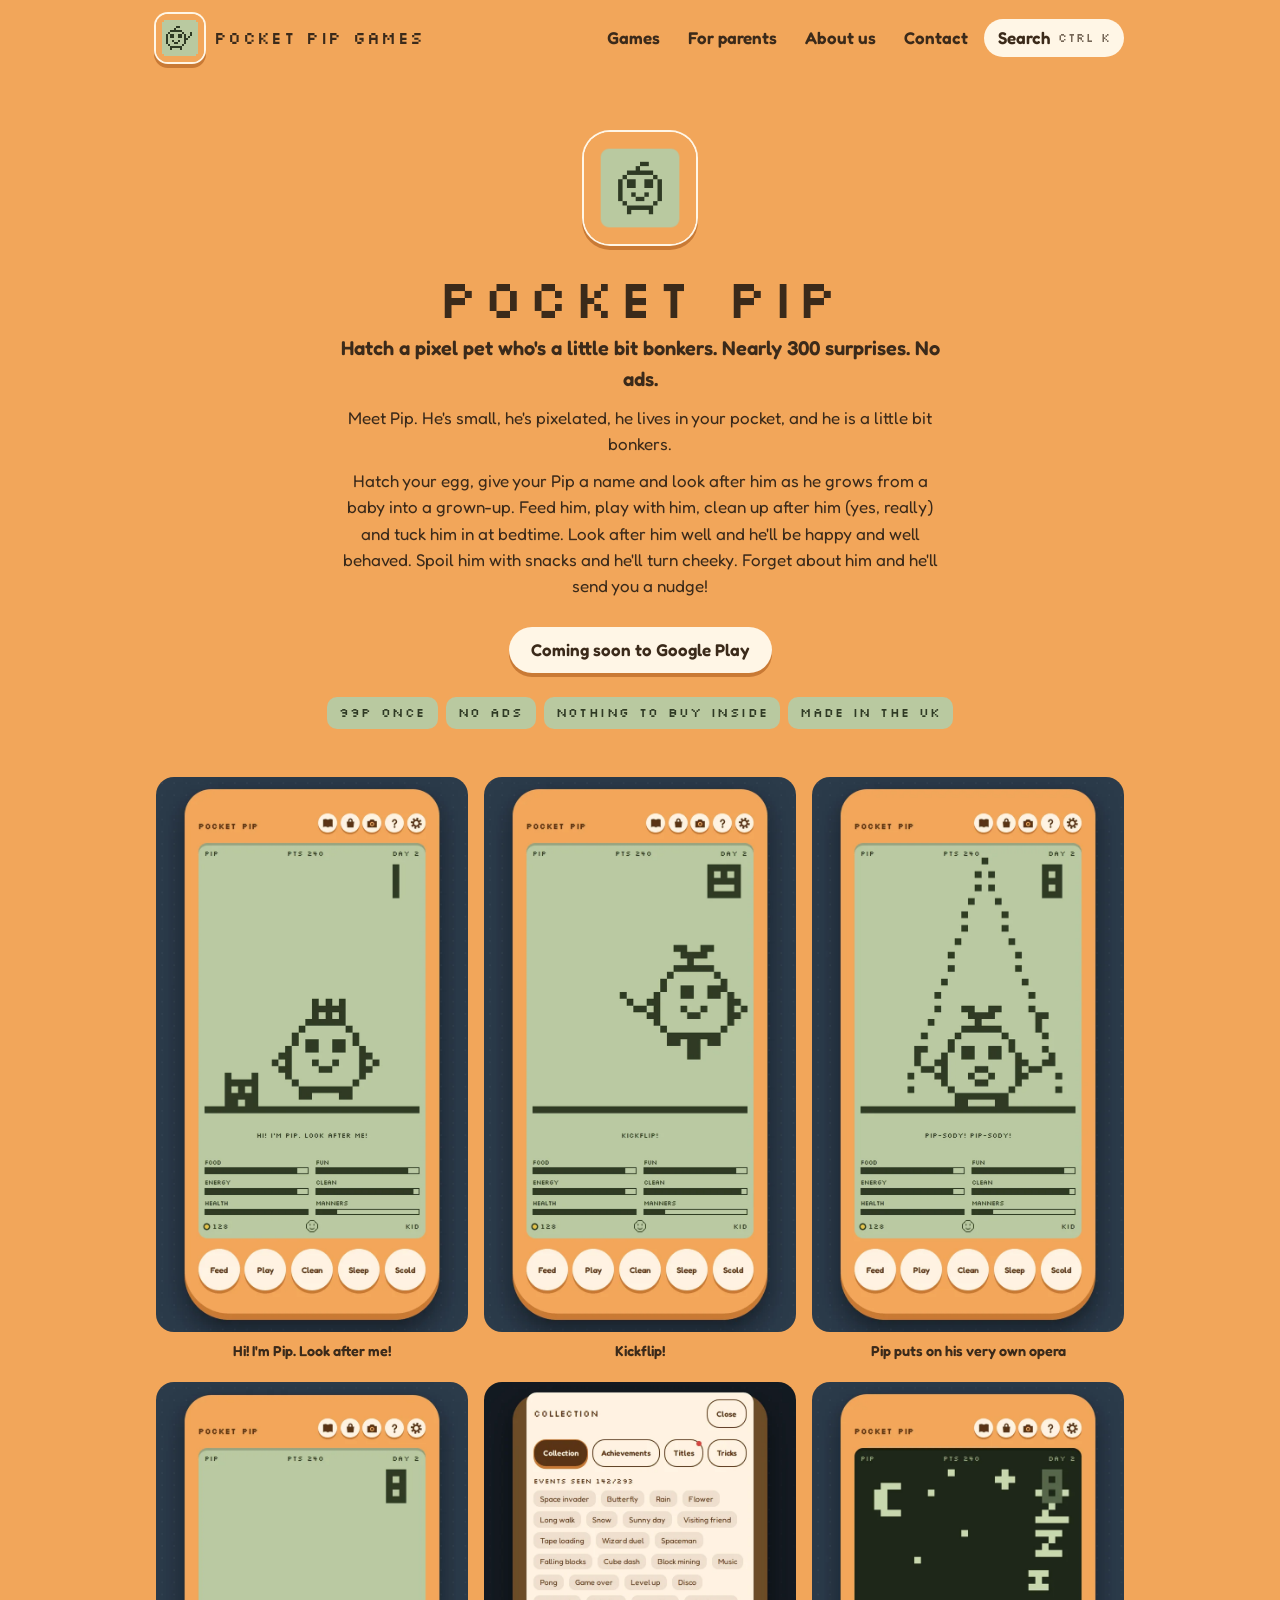
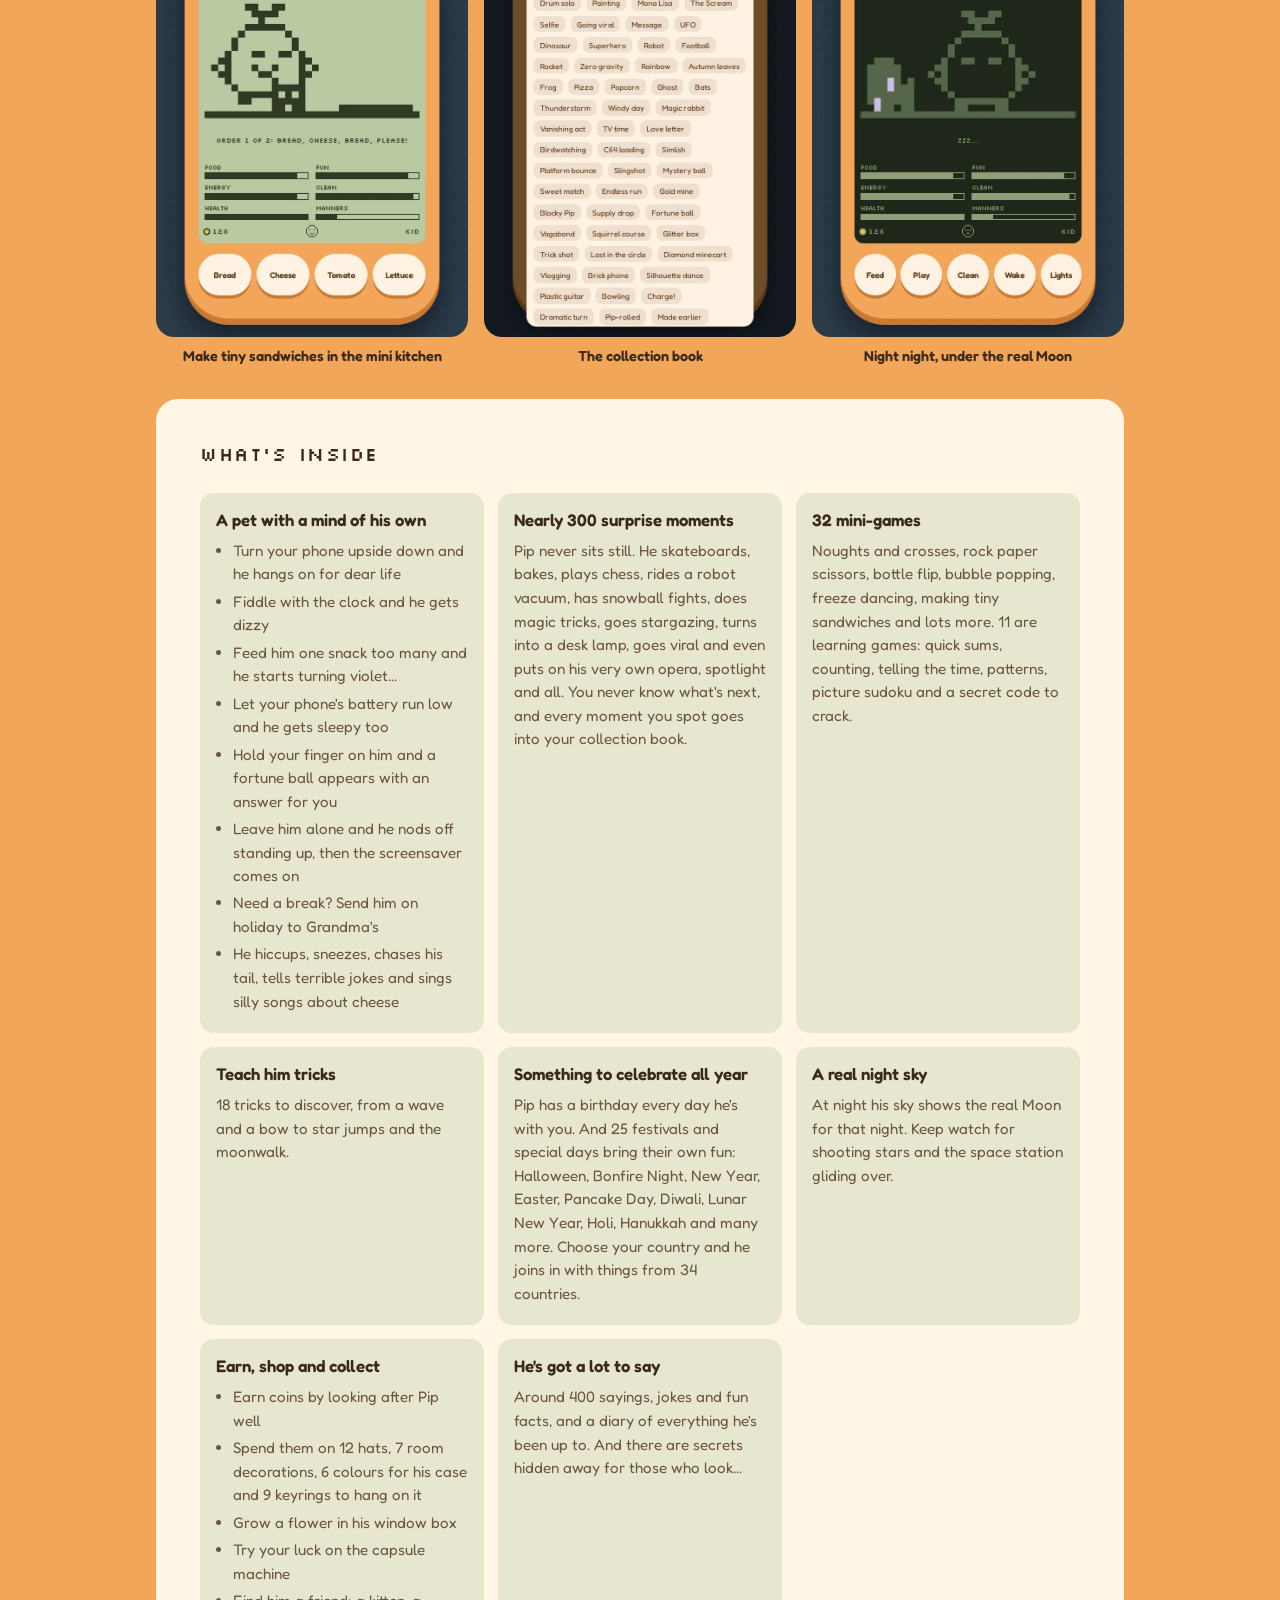
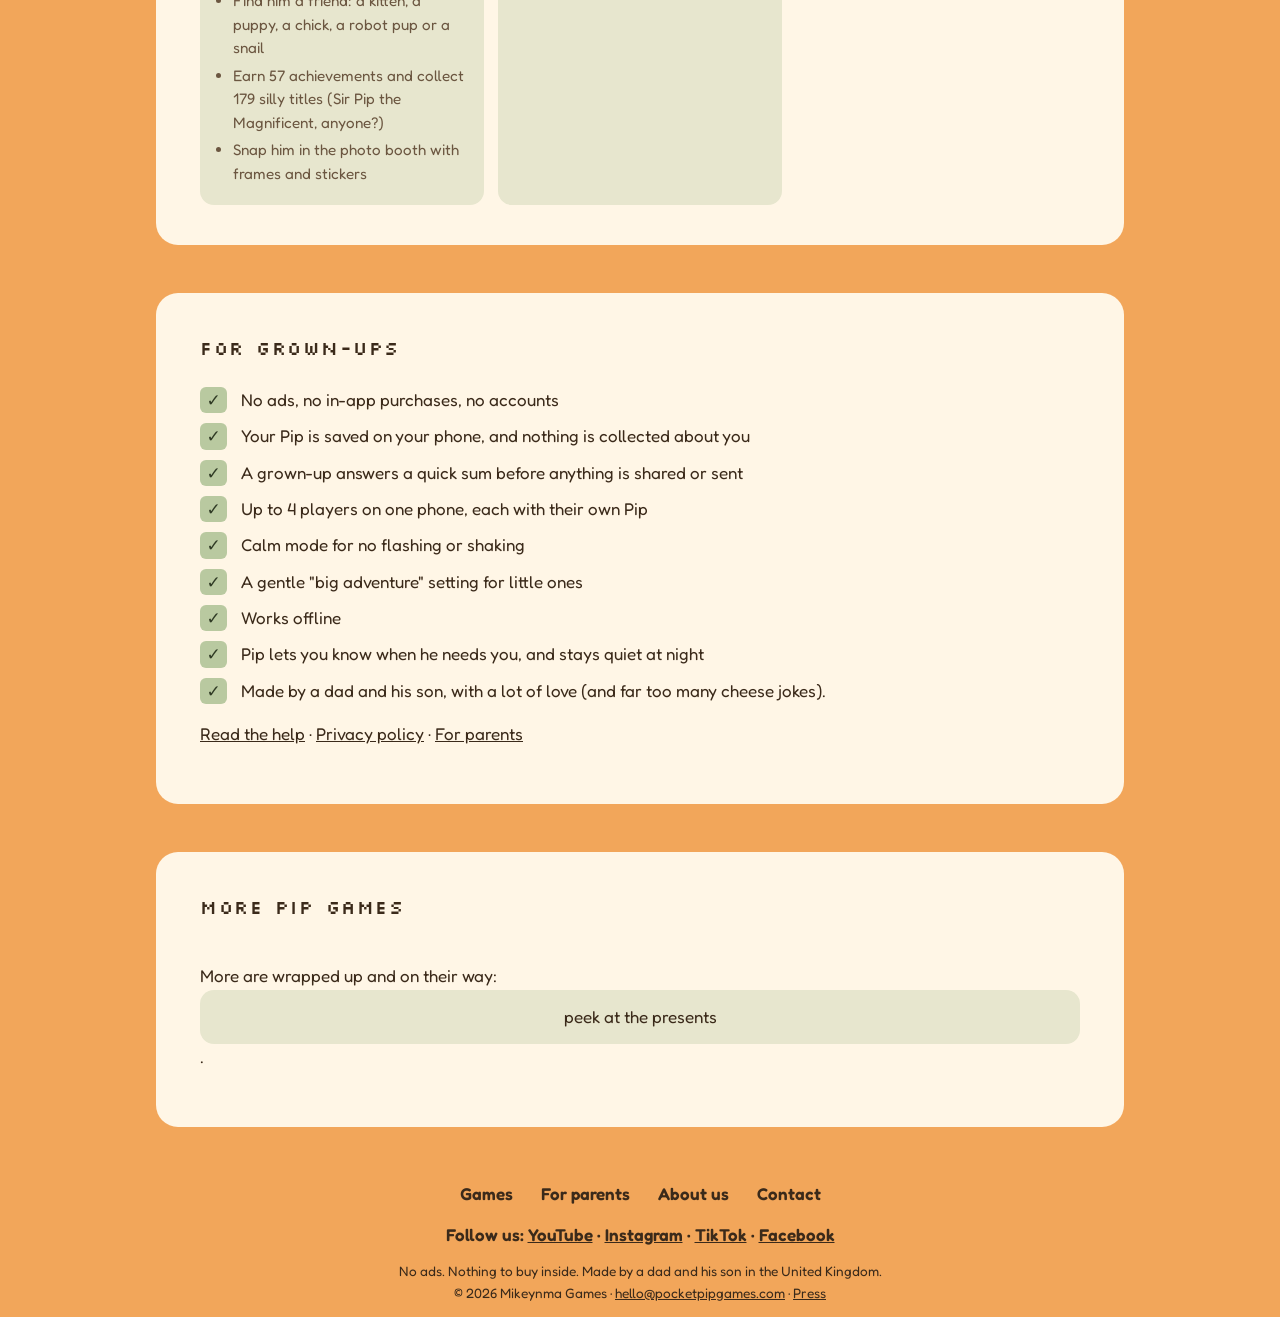
==== pocket-pip/index.html @ 4c6a8823 "Only Pocket Pip has its page for now; every other game is a wrapped present under Coming soon, with " ====
<!doctype html>
<html lang="en-GB">
<head>
<meta charset="utf-8">
<meta name="viewport" content="width=device-width,initial-scale=1">
<title>Pocket Pip: virtual pet game for kids, no ads</title>
<meta name="description" content="Hatch a pixel pet who&#x27;s a little bit bonkers. Nearly 300 surprises. No ads.">
<meta property="og:title" content="Pocket Pip: virtual pet game for kids, no ads">
<meta property="og:description" content="Hatch a pixel pet who&#x27;s a little bit bonkers. Nearly 300 surprises. No ads.">
<meta property="og:type" content="website">
<meta property="og:site_name" content="Pocket Pip Games">
<meta property="og:url" content="https://pocketpipgames.com/pocket-pip/">
<link rel="canonical" href="https://pocketpipgames.com/pocket-pip/">
<meta property="og:image" content="https://pocketpipgames.com/pocket-pip/share.png">
<meta name="twitter:card" content="summary_large_image">

<link rel="icon" href="/favicon.ico" sizes="any">
<link rel="icon" href="/favicon-32.png" type="image/png">
<link rel="apple-touch-icon" href="/apple-touch-icon.png">
<link rel="manifest" href="/site.webmanifest">
<meta name="theme-color" content="#f2a65a">
<link rel="preload" href="/fonts/silkscreen-latin.woff2" as="font" type="font/woff2" crossorigin>
<link rel="preload" href="/fonts/fredoka-latin.woff2" as="font" type="font/woff2" crossorigin>
<link rel="stylesheet" href="/site.css">
<script type="application/ld+json">{"@context": "https://schema.org", "@type": ["VideoGame", "MobileApplication"], "name": "Pocket Pip", "description": "Hatch a pixel pet who's a little bit bonkers. Nearly 300 surprises. No ads.", "url": "https://pocketpipgames.com/pocket-pip/", "image": "https://pocketpipgames.com/pocket-pip/share.png", "genre": "virtual pet game", "gamePlatform": "Android", "operatingSystem": "Android 7.0 or newer", "applicationCategory": "GameApplication", "inLanguage": "en-GB", "isFamilyFriendly": true, "audience": {"@type": "PeopleAudience", "suggestedMinAge": 6}, "author": {"@type": "Organization", "name": "Pocket Pip Games", "url": "https://pocketpipgames.com"}, "screenshot": ["https://pocketpipgames.com/pocket-pip/shots/1-home.webp", "https://pocketpipgames.com/pocket-pip/shots/2-skateboard.webp", "https://pocketpipgames.com/pocket-pip/shots/3-pipsody.webp", "https://pocketpipgames.com/pocket-pip/shots/4-mini-kitchen.webp", "https://pocketpipgames.com/pocket-pip/shots/5-book.webp", "https://pocketpipgames.com/pocket-pip/shots/6-night.webp"]}</script>
</head>
<body>
<header class="top"><div class="wrap">
  <a class="brand px" href="/"><img src="/icon-48.png" width="48" height="48" alt="">Pocket Pip Games</a>
  <nav aria-label="Menu"><a href="/#games">Games</a><a href="/parents.html">For parents</a><a href="/about.html">About us</a><a href="/contact.html">Contact</a><button class="find-btn" type="button" aria-haspopup="dialog">Search <kbd>Ctrl K</kbd></button></nav>
</div></header>
<main class="wrap">
<header class="hero">
  <img class="icon" src="/pocket-pip/icon.png" alt="" width="112" height="112">
  <h1 class="px">Pocket Pip</h1>
  <p class="tag">Hatch a pixel pet who&#x27;s a little bit bonkers. Nearly 300 surprises. No ads.</p>
  <p class="sub">Meet Pip. He&#x27;s small, he&#x27;s pixelated, he lives in your pocket, and he is a little bit bonkers.</p><p class="sub">Hatch your egg, give your Pip a name and look after him as he grows from a baby into a grown-up. Feed him, play with him, clean up after him (yes, really) and tuck him in at bedtime. Look after him well and he&#x27;ll be happy and well behaved. Spoil him with snacks and he&#x27;ll turn cheeky. Forget about him and he&#x27;ll send you a nudge!</p>
  <span class="soon">Coming soon to Google Play</span>
  <ul class="facts px"><li>99p once</li><li>No ads</li><li>Nothing to buy inside</li><li>Made in the UK</li></ul>
</header>
<div class="shots">
<figure><a href="/pocket-pip/shots/1-home.webp"><img src="/pocket-pip/shots/1-home.webp" width="720" height="1280" alt="Hi! I&#x27;m Pip. Look after me!" loading=lazy></a><figcaption>Hi! I&#x27;m Pip. Look after me!</figcaption></figure>
<figure><a href="/pocket-pip/shots/2-skateboard.webp"><img src="/pocket-pip/shots/2-skateboard.webp" width="720" height="1280" alt="Kickflip!" loading=lazy></a><figcaption>Kickflip!</figcaption></figure>
<figure><a href="/pocket-pip/shots/3-pipsody.webp"><img src="/pocket-pip/shots/3-pipsody.webp" width="720" height="1280" alt="Pip puts on his very own opera" loading=lazy></a><figcaption>Pip puts on his very own opera</figcaption></figure>
<figure><a href="/pocket-pip/shots/4-mini-kitchen.webp"><img src="/pocket-pip/shots/4-mini-kitchen.webp" width="720" height="1280" alt="Make tiny sandwiches in the mini kitchen" loading=lazy></a><figcaption>Make tiny sandwiches in the mini kitchen</figcaption></figure>
<figure><a href="/pocket-pip/shots/5-book.webp"><img src="/pocket-pip/shots/5-book.webp" width="720" height="1280" alt="The collection book" loading=lazy></a><figcaption>The collection book</figcaption></figure>
<figure><a href="/pocket-pip/shots/6-night.webp"><img src="/pocket-pip/shots/6-night.webp" width="720" height="1280" alt="Night night, under the real Moon" loading=lazy></a><figcaption>Night night, under the real Moon</figcaption></figure>
</div>
<section>
  <h2 class="px">What's inside</h2>
  <div class="grid">
<div><h3>A pet with a mind of his own</h3><ul><li>Turn your phone upside down and he hangs on for dear life</li><li>Fiddle with the clock and he gets dizzy</li><li>Feed him one snack too many and he starts turning violet...</li><li>Let your phone&#x27;s battery run low and he gets sleepy too</li><li>Hold your finger on him and a fortune ball appears with an answer for you</li><li>Leave him alone and he nods off standing up, then the screensaver comes on</li><li>Need a break? Send him on holiday to Grandma&#x27;s</li><li>He hiccups, sneezes, chases his tail, tells terrible jokes and sings silly songs about cheese</li></ul></div>
<div><h3>Nearly 300 surprise moments</h3><p>Pip never sits still. He skateboards, bakes, plays chess, rides a robot vacuum, has snowball fights, does magic tricks, goes stargazing, turns into a desk lamp, goes viral and even puts on his very own opera, spotlight and all. You never know what&#x27;s next, and every moment you spot goes into your collection book.</p></div>
<div><h3>32 mini-games</h3><p>Noughts and crosses, rock paper scissors, bottle flip, bubble popping, freeze dancing, making tiny sandwiches and lots more. 11 are learning games: quick sums, counting, telling the time, patterns, picture sudoku and a secret code to crack.</p></div>
<div><h3>Teach him tricks</h3><p>18 tricks to discover, from a wave and a bow to star jumps and the moonwalk.</p></div>
<div><h3>Something to celebrate all year</h3><p>Pip has a birthday every day he&#x27;s with you. And 25 festivals and special days bring their own fun: Halloween, Bonfire Night, New Year, Easter, Pancake Day, Diwali, Lunar New Year, Holi, Hanukkah and many more. Choose your country and he joins in with things from 34 countries.</p></div>
<div><h3>A real night sky</h3><p>At night his sky shows the real Moon for that night. Keep watch for shooting stars and the space station gliding over.</p></div>
<div><h3>Earn, shop and collect</h3><ul><li>Earn coins by looking after Pip well</li><li>Spend them on 12 hats, 7 room decorations, 6 colours for his case and 9 keyrings to hang on it</li><li>Grow a flower in his window box</li><li>Try your luck on the capsule machine</li><li>Find him a friend: a kitten, a puppy, a chick, a robot pup or a snail</li><li>Earn 57 achievements and collect 179 silly titles (Sir Pip the Magnificent, anyone?)</li><li>Snap him in the photo booth with frames and stickers</li></ul></div>
<div><h3>He&#x27;s got a lot to say</h3><p>Around 400 sayings, jokes and fun facts, and a diary of everything he&#x27;s been up to. And there are secrets hidden away for those who look...</p></div>
  </div>
</section>
<section>
  <h2 class="px">For grown-ups</h2>
  <ul class="promise"><li>No ads, no in-app purchases, no accounts</li><li>Your Pip is saved on your phone, and nothing is collected about you</li><li>A grown-up answers a quick sum before anything is shared or sent</li><li>Up to 4 players on one phone, each with their own Pip</li><li>Calm mode for no flashing or shaking</li><li>A gentle &quot;big adventure&quot; setting for little ones</li><li>Works offline</li><li>Pip lets you know when he needs you, and stays quiet at night</li><li>Made by a dad and his son, with a lot of love (and far too many cheese jokes).</li></ul>
  <p><a href="/pocket-pip/help.html">Read the help</a> · <a href="/pocket-pip/privacy.html">Privacy policy</a> · <a href="/parents.html">For parents</a></p>
</section>
<section>
  <h2 class="px">More Pip games</h2>
  <div class="games small-cards">
<p>More are wrapped up and on their way: <a href="/#soon">peek at the presents</a>.</p>  </div>
</section>
</main>
<footer class="wrap">
  <nav aria-label="Footer menu"><a href="/#games">Games</a><a href="/parents.html">For parents</a><a href="/about.html">About us</a><a href="/contact.html">Contact</a></nav>
  <p class="follow">Follow us: <a href="https://www.youtube.com/@PocketPipGames" rel="me noopener">YouTube</a> · <a href="https://www.instagram.com/pocketpipgames/" rel="me noopener">Instagram</a> · <a href="https://www.tiktok.com/@pocketpipgames" rel="me noopener">TikTok</a> · <a href="https://www.facebook.com/pocketpipgames" rel="me noopener">Facebook</a></p>
  <p class="small">No ads. Nothing to buy inside. Made by a dad and his son in the United Kingdom.<br>© 2026 Mikeynma Games · <a href="mailto:hello@pocketpipgames.com">hello@pocketpipgames.com</a> · <a href="/press.html">Press</a></p>
</footer>
<dialog class="finder" aria-label="Search the site">
  <input id="find-q" type="search" placeholder="Search games, help and pages" autocomplete="off" role="combobox" aria-expanded="true" aria-controls="find-list" aria-autocomplete="list">
  <ul id="find-list" role="listbox" aria-label="Results"></ul>
  <p class="find-hint">↑ ↓ to choose, Enter to open, Esc to close</p>
</dialog>
<dialog class="zoom" aria-label="Screenshot">
  <button class="x" aria-label="Close">&#x2715;</button>
  <button class="prev" aria-label="Previous screenshot">&#x25C0;</button><button class="next" aria-label="Next screenshot">&#x25B6;</button>
  <img alt=""><p></p>
</dialog>
<script src="/site.js"></script>
</body>
</html>
---- site.css ----
/* pocketpipgames.com: every page made by npm run site (scripts/site.py). The look: Pip's orange case, cream and the LCD green,
   a 70s/80s retro palette (owner chose it over a calmer cream look, 16 October 2026). */
:root{--icon-edge:0 0 0 2px #fff6e6,0 4px 0 2px #c97a35;--pip-line:#2f3a24;--pip-face:#2f3a24;--logo-games:#fff6e6;--logo-bar:#fff6e6;--bg:#f2a65a;--card:#fff6e6;--ink:#3b2a1a;--soft:#6b5640;--lcd:#b9c9a0;--lcd-ink:#2f3a24;--edge:#c97a35;--tile:color-mix(in srgb,var(--lcd) 35%,var(--card));--bar:var(--bg)}
@media (prefers-color-scheme:dark){:root{--icon-edge:0 3px 0 #c97a35;--pip-line:#f6ead8;--logo-games:#f2a65a;--logo-bar:#f2a65a;--bg:#2a2016;--card:#3a2c1e;--ink:#f6ead8;--soft:#d6c3a8;--lcd:#56664a;--lcd-ink:#e6efd6;--edge:#1c150e}}
*{box-sizing:border-box}
html{scroll-padding-top:16px}
body{margin:0;background:var(--bg);color:var(--ink);font:17px/1.55 "Fredoka",system-ui,-apple-system,"Segoe UI",Roboto,sans-serif}
a{color:inherit}
img{max-width:100%}
.wrap{max-width:1000px;margin:0 auto;padding:0 16px}
.px{font-family:"Silkscreen",ui-monospace,monospace;letter-spacing:.08em;font-weight:400}
.small{color:var(--soft);font-size:.85rem}

/* the menu */
.top{background:var(--bar)}
.top .wrap{display:flex;align-items:center;justify-content:space-between;gap:8px 20px;flex-wrap:wrap;padding-top:14px;padding-bottom:14px}
.brand{display:flex;align-items:center;gap:10px;text-decoration:none;font-size:1.05rem}
nav{display:flex;flex-wrap:wrap;gap:4px}
nav a{text-decoration:none;font-weight:600;padding:6px 12px;border-radius:999px}
nav a:hover,nav a:focus-visible,nav a[aria-current]{background:var(--card)}
@media (max-width:620px){.top .wrap{justify-content:center}.top nav{justify-content:center}nav a{padding:6px 10px;font-size:.95rem}}

/* page parts */
.hero{text-align:center;padding:40px 0 36px}
@media (min-width:760px){.hero{padding:56px 0 48px}}
.hero .icon{border-radius:26px}
h1{font-size:clamp(2rem,7vw,3.4rem);margin:.3em 0 .1em;line-height:1.1}
h2{font-size:1.2rem;margin:0 0 16px}
.tag{font-size:1.25rem;font-weight:600;margin:0 auto;max-width:30em}
.sub{color:var(--ink);max-width:36em;margin:.6em auto} /* on the orange page: ink, as --soft is only 3.5:1 there */
.soon{display:inline-block;margin-top:1em;background:var(--card);border-radius:999px;padding:10px 22px;font-weight:600;box-shadow:0 4px 0 var(--edge)}
.button{display:inline-block;background:var(--ink);color:var(--card);text-decoration:none;border-radius:999px;padding:10px 22px;font-weight:600}
.facts{display:flex;flex-wrap:wrap;justify-content:center;gap:8px;list-style:none;padding:0;margin:24px 0 0}
.facts li{background:var(--lcd);color:var(--lcd-ink);border-radius:10px;padding:6px 12px;font-size:.8rem}
section{background:var(--card);border-radius:22px;padding:28px 24px;margin:0 0 28px}
@media (min-width:760px){section{padding:40px 44px;margin-bottom:48px}h2{margin-bottom:24px}}
@media (max-width:700px){section{padding:22px 16px}}
.big{font-size:1.4rem;font-weight:600}
table{border-collapse:collapse;width:100%}
th,td{text-align:left;padding:10px 8px;border-top:1px solid color-mix(in srgb,var(--ink) 18%,transparent)}
.promise{list-style:none;padding:0;margin:0 0 16px;display:grid;gap:10px}
.promise li{padding-left:2.4em;text-indent:-2.4em}
.promise li::before{content:"\2713";display:inline-block;text-indent:0;width:1.6em;font-weight:600;color:var(--lcd-ink);background:var(--lcd);border-radius:6px;text-align:center;margin-right:.8em}

/* screenshots: tap one to see it bigger */
.shots{display:grid;grid-template-columns:repeat(3,1fr);gap:20px 16px;margin:0 0 32px}
.shots figure{margin:0}
.shots a{display:block;cursor:zoom-in;border-radius:18px}
.shots a:focus-visible{outline:3px solid var(--ink);outline-offset:3px}
.shots img{width:100%;height:auto;border-radius:18px;display:block}
.shots figcaption{text-align:center;font-size:.9rem;font-weight:600;margin-top:8px}
@media (max-width:700px){.shots{grid-template-columns:none;grid-auto-flow:column;grid-auto-columns:62%;overflow-x:auto;scroll-snap-type:x mandatory;padding-bottom:8px}.shots figure{scroll-snap-align:center}}

/* a game's page */
.grid{display:grid;grid-template-columns:repeat(auto-fit,minmax(260px,1fr));gap:14px}
.grid div{background:var(--tile);border-radius:14px;padding:14px 16px}
.grid h3{margin:0 0 6px;font-size:1.05rem}
.grid p,.grid ul{margin:0 0 .4em;color:var(--soft);font-size:.95rem}
.grid ul{padding-left:1.1em}
.grid li{margin:.25em 0}

/* the games */
.games{display:grid;grid-template-columns:repeat(auto-fit,minmax(280px,1fr));gap:16px}
.lead{color:var(--soft);max-width:44em;margin:-.4em 0 1.4em}
.game{display:flex;gap:14px;align-items:flex-start;text-decoration:none;background:var(--tile);border-radius:16px;padding:14px}
a.game:hover,a.game:focus-visible{background:var(--lcd);color:var(--lcd-ink)}
.game img{border-radius:16px;flex:none}
.game b{display:block;font-size:1.1rem}
.game span{display:block;font-size:.93rem;opacity:.85}
.game i{display:inline-block;font-style:normal;font-size:.7rem;margin-top:6px}
.mystery{border:3px dashed color-mix(in srgb,var(--ink) 30%,transparent);background:none}
.mystery .q{flex:none;display:grid;place-items:center;width:72px;height:72px;border-radius:16px;background:var(--tile);font-size:2.2rem}
.small-cards{grid-template-columns:repeat(auto-fit,minmax(136px,1fr));gap:12px}
.small-cards a{display:flex;flex-direction:column;align-items:center;gap:8px;text-decoration:none;text-align:center;background:var(--tile);border-radius:14px;padding:14px 10px}
.small-cards a:hover,.small-cards a:focus-visible{background:var(--lcd);color:var(--lcd-ink)}
.small-cards img{border-radius:12px}

/* the homepage */
.date{font-size:.75rem;opacity:.7;margin-left:.5em}
@media (max-width:620px){.date{display:block;margin:.4em 0 0}}
.featured{display:grid;grid-template-columns:1fr 1.6fr;gap:24px;align-items:center}
.featured .shots{margin:0}
.feat-text .icon{border-radius:22px}
.feat-text h3{font-size:1.6rem;margin:.3em 0 .2em}
.feat-text p{color:var(--soft)}
.feat-text .tag{color:var(--ink);font-size:1.1rem;margin:0 0 .5em}
@media (max-width:760px){.featured{grid-template-columns:none}}
.pip-says{display:flex;gap:18px;align-items:center;background:var(--lcd);color:var(--lcd-ink)}
.pip-says img{border-radius:12px;image-rendering:pixelated;flex:none}
.pip-says b{font-size:.9rem}
.pip-says p{margin:.2em 0 0;font-size:1.15rem;font-weight:600}

footer{text-align:center;padding:12px 16px 40px}
footer nav{justify-content:center;margin-bottom:8px}
footer .small{color:var(--ink)}

/* the bigger screenshot */
dialog.zoom{border:0;padding:0;background:none;max-width:none;max-height:none;overflow:visible;color:#fff}
dialog.zoom::backdrop{background:rgb(0 0 0 / .85)}
dialog.zoom img{display:block;height:min(84vh,1280px);width:auto;max-width:90vw;object-fit:contain;border-radius:22px;touch-action:pan-y}
dialog.zoom p{text-align:center;margin:10px 0 0;font-weight:600}
dialog.zoom button{position:fixed;width:48px;height:48px;border-radius:50%;border:0;background:var(--card);color:var(--ink);font-size:1.3rem;font-weight:600;line-height:1;cursor:pointer}
dialog.zoom .x{top:12px;right:12px}
dialog.zoom .prev{left:12px;top:calc(50% - 24px)}
dialog.zoom .next{right:12px;top:calc(50% - 24px)}
@media (max-width:620px){dialog.zoom .prev,dialog.zoom .next{top:auto;bottom:14px}dialog.zoom img{height:min(76vh,1280px)}}
.featured[hidden]{display:none}

/* the homepage strip: Pip recorded from the real game (strip.png: --n frames of --w x 40 game pixels, one above the other; the game's
   own 32-wide screen is the middle, with room each side for the kitten to walk in), played by CSS. --s is a whole number of screen
   pixels per game pixel, so he stays sharp: bigger steps on bigger screens. Only the far edges fade, where Pip never goes. */
.strip{--s:4;--screen:#b9c9a0;position:relative;margin:0 0 28px;height:calc(40px*var(--s) + 3.2rem);background:var(--screen);border-radius:22px;overflow:hidden;box-shadow:inset 0 0 0 6px color-mix(in srgb,var(--screen) 70%,#2f3a24)}
@media (min-width:480px){.strip{--s:5}}
@media (min-width:760px){.strip{margin-bottom:48px}}
@media (prefers-color-scheme:dark){.strip{--screen:#9cad87}}
.strip .ground{position:absolute;left:0;right:0;top:calc(37px*var(--s));height:calc(1px*var(--s));background:#2f3a24}
.pip-anim{position:absolute;left:calc(50% - var(--w)*var(--s)*.5px);top:0;width:calc(var(--w)*var(--s)*1px);height:calc(40px*var(--s));background:var(--src) 0 0/100% calc(40px*var(--s)*var(--n)) no-repeat;image-rendering:pixelated;-webkit-mask:linear-gradient(90deg,transparent,#000 calc(8px*var(--s)) calc(100% - 8px*var(--s)),transparent);mask:linear-gradient(90deg,transparent,#000 calc(8px*var(--s)) calc(100% - 8px*var(--s)),transparent);animation:pip-play calc(var(--ms)*var(--n)) steps(var(--n)) infinite}
@keyframes pip-play{to{background-position-y:calc(-40px*var(--s)*var(--n))}}
.strip .says{position:absolute;left:0;right:0;top:calc(40px*var(--s));margin:0;height:3.2rem;display:grid;place-items:center;color:#2f3a24;font-size:.85rem;text-transform:uppercase}
@media (prefers-reduced-motion:reduce){.pip-anim{animation:none}}

/* the logo: P(Pip)CKET PIP / GAMES. Pip stands still (the strip below is the busy one); now and then he hops, waves (stepping aside so his arm clears the C)
   or somersaults, once each in a 24-second loop. Every keyframe lists the same transforms, so the somersault turns all the way. */
.sr-only{position:absolute;width:1px;height:1px;overflow:hidden;clip-path:inset(50%);white-space:nowrap}
.logo{margin:.15em 0 .5em;display:flex;flex-direction:column;align-items:center;gap:.22em;font-size:clamp(34px,7vw,72px);line-height:1}
.logo .word{display:flex;align-items:flex-end;line-height:.8;letter-spacing:.077em;white-space:nowrap}
.logo .games{display:flex;align-items:center;gap:.55em;font-size:.385em;letter-spacing:.55em;padding-left:.55em;color:var(--logo-games)}
.logo .games i{width:3.75em;height:.25em;background:var(--logo-bar)}
@media (max-width:480px){.logo .games i{width:2em}}
.pip-o{width:.846em;height:1.02em;margin:0 .115em 0 .04em;overflow:visible;transform-origin:50% 58%;animation:pip-all 24s ease-in-out infinite}
.pip-o .ps{fill:#b9c9a0}.pip-o .pl{fill:var(--pip-line)}.pip-o .pf{fill:var(--pip-face)}
.pip-o .arm{opacity:0}
.pip-o .arm-a{animation:arm-a 24s step-end infinite}
.pip-o .arm-b{animation:arm-b 24s step-end infinite}
@keyframes pip-all{0%,20%{transform:translateX(0) translateY(0) rotate(0deg) scaleY(1)}21.2%{transform:translateX(0) translateY(6%) rotate(0deg) scaleY(.88)}23%{transform:translateX(0) translateY(-38%) rotate(0deg) scaleY(1)}24.6%{transform:translateX(0) translateY(0) rotate(0deg) scaleY(1)}25.4%{transform:translateX(0) translateY(4%) rotate(0deg) scaleY(.92)}26.6%,49%{transform:translateX(0) translateY(0) rotate(0deg) scaleY(1)}49.8%,58.4%{transform:translateX(-15%) translateY(0) rotate(0deg) scaleY(1)}59.2%,80%{transform:translateX(0) translateY(0) rotate(0deg) scaleY(1)}81.2%{transform:translateX(0) translateY(6%) rotate(0deg) scaleY(.88)}82.5%{transform:translateX(0) translateY(-36%) rotate(-120deg) scaleY(1)}83.8%{transform:translateX(0) translateY(-30%) rotate(-240deg) scaleY(1)}85%{transform:translateX(0) translateY(0) rotate(-360deg) scaleY(1)}86%{transform:translateX(0) translateY(4%) rotate(-360deg) scaleY(.92)}87%,100%{transform:translateX(0) translateY(0) rotate(-360deg) scaleY(1)}}
@keyframes arm-a{0%{opacity:0}50%{opacity:1}51.04%{opacity:0}52.08%{opacity:1}53.12%{opacity:0}54.17%{opacity:1}55.21%{opacity:0}56.25%{opacity:1}57.29%,100%{opacity:0}}
@keyframes arm-b{0%{opacity:0}51.04%{opacity:1}52.08%{opacity:0}53.12%{opacity:1}54.17%{opacity:0}55.21%{opacity:1}56.25%{opacity:0}57.29%{opacity:1}58.33%,100%{opacity:0}}
@media (prefers-reduced-motion:reduce){.pip-o,.pip-o .arm{animation:none}}
.brand img{image-rendering:pixelated;border-radius:12px;box-shadow:var(--icon-edge)} /* --icon-edge: on the orange page a cream ring plus the case's underside; elsewhere just the underside */

/* help and privacy pages: a game's own words in the site's look */
.page-head{padding:36px 0 28px}
.page-head h1{font-size:clamp(1.5rem,4.5vw,2.4rem);margin:0;line-height:1.15}
.page-head .sub{margin:.5em 0 0;max-width:40em}
.help{display:grid;grid-template-columns:270px minmax(0,1fr);gap:32px;align-items:start;margin-bottom:48px}
.help.single{display:block}
.help nav{position:sticky;top:16px;display:flex;flex-direction:column;gap:2px;background:var(--card);border-radius:22px;padding:14px}
.help nav .label{font-family:"Silkscreen",monospace;letter-spacing:.08em;font-size:.75rem;padding:6px 12px 10px;color:var(--soft)}
.help nav a{display:flex;align-items:center;gap:10px;padding:9px 12px;border-radius:12px;font-weight:600;text-decoration:none}
.help nav a b{margin-left:auto;font-size:.8rem}
.help nav a:hover,.help nav a[aria-current]{background:var(--tile)}
.help nav a.dim{opacity:.45}
.help .i{width:18px;height:18px;flex:none}
@media (max-width:760px){.help{grid-template-columns:minmax(0,1fr);gap:16px}.help nav{top:0;z-index:2;flex-direction:row;flex-wrap:nowrap;overflow-x:auto;padding:8px;border-radius:16px}.help nav .label{display:none}.help nav a{white-space:nowrap}}
.search{display:flex;align-items:center;gap:12px;background:var(--card);border-radius:999px;padding:13px 20px;color:var(--soft)}
.search:focus-within{box-shadow:0 0 0 3px var(--ink)}
.search input{flex:1;min-width:0;border:0;background:none;font:inherit;color:var(--ink);outline:none}
.help .meta{display:flex;justify-content:space-between;align-items:center;gap:12px;margin:14px 6px 22px;font-size:.92rem}
.help .badge{background:var(--lcd);color:var(--lcd-ink);border-radius:10px;padding:5px 11px;font-family:"Silkscreen",monospace;letter-spacing:.06em;font-size:.7rem}
.help section{background:none;padding:0;border:0;box-shadow:none;margin:0 0 32px}
.help h2{display:flex;align-items:center;gap:10px;font-family:"Silkscreen",monospace;font-weight:400;letter-spacing:.08em;font-size:1rem;margin:0 0 12px 6px}
.help .card{background:var(--card);border-radius:22px;overflow:hidden}
.help details+details{border-top:1px solid color-mix(in srgb,var(--ink) 12%,transparent)}
.help summary{list-style:none;cursor:pointer;padding:17px 24px;font-weight:600;display:flex;justify-content:space-between;align-items:center;gap:16px}
.help summary::-webkit-details-marker{display:none}
.help summary::after{content:"+";font-family:"Silkscreen",monospace;font-size:1.2rem;line-height:1;flex:none}
.help details[open] summary::after{content:"-"}
.help summary:hover{background:var(--tile)}
.help summary:focus-visible{outline:3px solid var(--ink);outline-offset:-3px}
.help details>:not(summary){margin:0;padding:0 24px 14px;color:var(--soft)}
.help details>ul{padding-left:44px}
.help details li{margin:.3em 0}
.help .empty{padding:20px 24px}
.help .more{margin:20px 6px}
.doc{margin-bottom:48px}
.doc h2{font-family:"Silkscreen",monospace;font-weight:400;letter-spacing:.08em;font-size:1rem;margin:2em 0 .6em}
.doc .lede{background:var(--lcd);color:var(--lcd-ink);padding:14px 18px;border-radius:14px;max-width:none}
.doc .small{color:var(--soft)}
.doc table{font-size:.95rem}
@media (max-width:620px){.doc table{display:block;overflow-x:auto}}

/* the site's own font files (the games bundle the same ones): nothing is fetched from Google */
@font-face{font-family:"Silkscreen";font-weight:400;font-display:swap;src:url(/fonts/silkscreen-latin.woff2) format("woff2");unicode-range:U+0000-00FF,U+0131,U+0152-0153,U+02BB-02BC,U+02C6,U+02DA,U+02DC,U+0304,U+0308,U+0329,U+2000-206F,U+20AC,U+2122,U+2191,U+2193,U+2212,U+2215,U+FEFF,U+FFFD}
@font-face{font-family:"Silkscreen";font-weight:400;font-display:swap;src:url(/fonts/silkscreen-latin-ext.woff2) format("woff2");unicode-range:U+0100-02BA,U+02BD-02C5,U+02C7-02CC,U+02CE-02D7,U+02DD-02FF,U+1D00-1DBF,U+1E00-1E9F,U+1EF2-1EFF,U+2020,U+20A0-20AB,U+20AD-20C4,U+2113,U+2C60-2C7F,U+A720-A7FF}
@font-face{font-family:"Fredoka";font-weight:400 600;font-display:swap;src:url(/fonts/fredoka-latin.woff2) format("woff2");unicode-range:U+0000-00FF,U+0131,U+0152-0153,U+02BB-02BC,U+02C6,U+02DA,U+02DC,U+0304,U+0308,U+0329,U+2000-206F,U+20AC,U+2122,U+2191,U+2193,U+2212,U+2215,U+FEFF,U+FFFD}
@font-face{font-family:"Fredoka";font-weight:400 600;font-display:swap;src:url(/fonts/fredoka-latin-ext.woff2) format("woff2");unicode-range:U+0100-02BA,U+02BD-02C5,U+02C7-02CC,U+02CE-02D7,U+02DD-02FF,U+1D00-1DBF,U+1E00-1E9F,U+1EF2-1EFF,U+2020,U+20A0-20AB,U+20AD-20C4,U+2113,U+2C60-2C7F,U+A720-A7FF}

/* Google Play badge, press logos, the 404 */
.play img{display:block;height:auto;margin:1em auto 0}
.game .play img{margin:6px 0 0}
.press-logos{display:flex;flex-wrap:wrap;gap:16px;align-items:center;margin-bottom:12px}
.press-logos a{display:block;background:var(--card);border:1px solid color-mix(in srgb,var(--ink) 15%,transparent);border-radius:16px;padding:20px}
.press-logos a.dark{background:#2a2016}
.press-logos img{display:block;max-width:100%;height:auto}
.help-main{min-width:0}

/* the secret: type "pip" on the homepage, or tap the logo Pip five times quickly, and he does a little celebration */
.pip-o.party{animation:pip-party 2.4s ease-in-out}
.pip-o.party .arm-a{animation:none;opacity:1}
@keyframes pip-party{0%{transform:translateX(0) translateY(0) rotate(0deg) scaleY(1)}15%{transform:translateX(0) translateY(-40%) rotate(-360deg) scaleY(1)}30%{transform:translateX(0) translateY(0) rotate(-360deg) scaleY(.9)}45%{transform:translateX(0) translateY(-40%) rotate(0deg) scaleY(1)}60%{transform:translateX(0) translateY(0) rotate(0deg) scaleY(.9)}75%{transform:translateX(0) translateY(-40%) rotate(-360deg) scaleY(1)}90%,100%{transform:translateX(0) translateY(0) rotate(-360deg) scaleY(1)}}

/* the games' icons keep an edge too: the same cream ring and underside as the menu icon (only the underside in dark mode) */
.hero .icon,.feat-text .icon,.game img,.small-cards img{box-shadow:var(--icon-edge)}

/* Ctrl+K search: a button in the menu bar and a dialog of results (pages and every help question) */
.find-btn{font:inherit;font-weight:600;color:inherit;background:var(--card);border:0;border-radius:999px;padding:6px 14px;cursor:pointer;display:inline-flex;align-items:center;gap:8px}
.find-btn kbd{font:.72rem/1 "Silkscreen",monospace;letter-spacing:.04em;opacity:.7}
@media (max-width:620px){.find-btn kbd{display:none}}
.find-btn:focus-visible,nav a:focus-visible,.button:focus-visible,a:focus-visible{outline:3px solid var(--ink);outline-offset:2px}
dialog.finder{width:min(640px,calc(100vw - 32px));margin:10vh auto auto;padding:14px;border:0;border-radius:22px;background:var(--card);color:var(--ink);box-shadow:0 20px 60px rgb(0 0 0 / .35)}
dialog.finder::backdrop{background:rgb(0 0 0 / .5)}
#find-q{width:100%;box-sizing:border-box;font:inherit;font-size:1.1rem;padding:12px 16px;border-radius:14px;border:2px solid color-mix(in srgb,var(--ink) 25%,transparent);background:var(--page,transparent);color:var(--ink);outline:none}
#find-q:focus{border-color:var(--ink)}
#find-list{list-style:none;margin:10px 0 0;padding:0;max-height:55vh;overflow:auto}
#find-list [role=option]{display:flex;align-items:center;gap:12px;padding:8px 14px;border-radius:12px;cursor:pointer}
#find-list [role=option] b{flex:1;min-width:0}
.fi{width:34px;height:34px;flex:none;border-radius:9px;background:var(--lcd);color:var(--lcd-ink);display:grid;place-items:center;overflow:hidden}
.fi img{width:34px;height:34px;image-rendering:pixelated}
.fi svg{width:15px;height:21px;fill:currentColor}
#find-list [role=option]>span:last-child{font-size:.85rem;color:var(--soft);white-space:nowrap}
#find-list [aria-selected="true"],#find-list [role=option]:hover{background:var(--tile)}
#find-list .none{padding:12px 14px;color:var(--soft)}
.find-hint{margin:8px 4px 0;font-size:.8rem;color:var(--soft)}
@media (max-width:620px){.find-hint{display:none}}
footer .follow{margin:.2em 0 .6em;font-weight:600}
/* games not on the site yet: wrapped presents that open with a clue (scripts/site.py presents()) */
.present{display:block;background:var(--tile);border-radius:16px;padding:14px}
.present summary{display:flex;gap:14px;align-items:center;cursor:pointer;list-style:none}
.present summary::-webkit-details-marker{display:none}
.present .box .wrap{fill:var(--c)}.present .box .ribbon{fill:#ffd23a}.present .box .line{fill:var(--ink)}
.present .box{flex:none;transition:transform .2s}
.present summary:hover .box,.present summary:focus-visible .box{animation:shake .5s}
.present[open] .box{transform:translateY(-6px) rotate(-8deg)}
.present[open] .tap{display:none}
.present .clue{margin:10px 0 0;font-size:.9rem;line-height:1.5}
@keyframes shake{0%,100%{transform:rotate(0)}25%{transform:rotate(-8deg)}75%{transform:rotate(8deg)}}
@media (prefers-reduced-motion:reduce){.present summary:hover .box,.present summary:focus-visible .box{animation:none}}
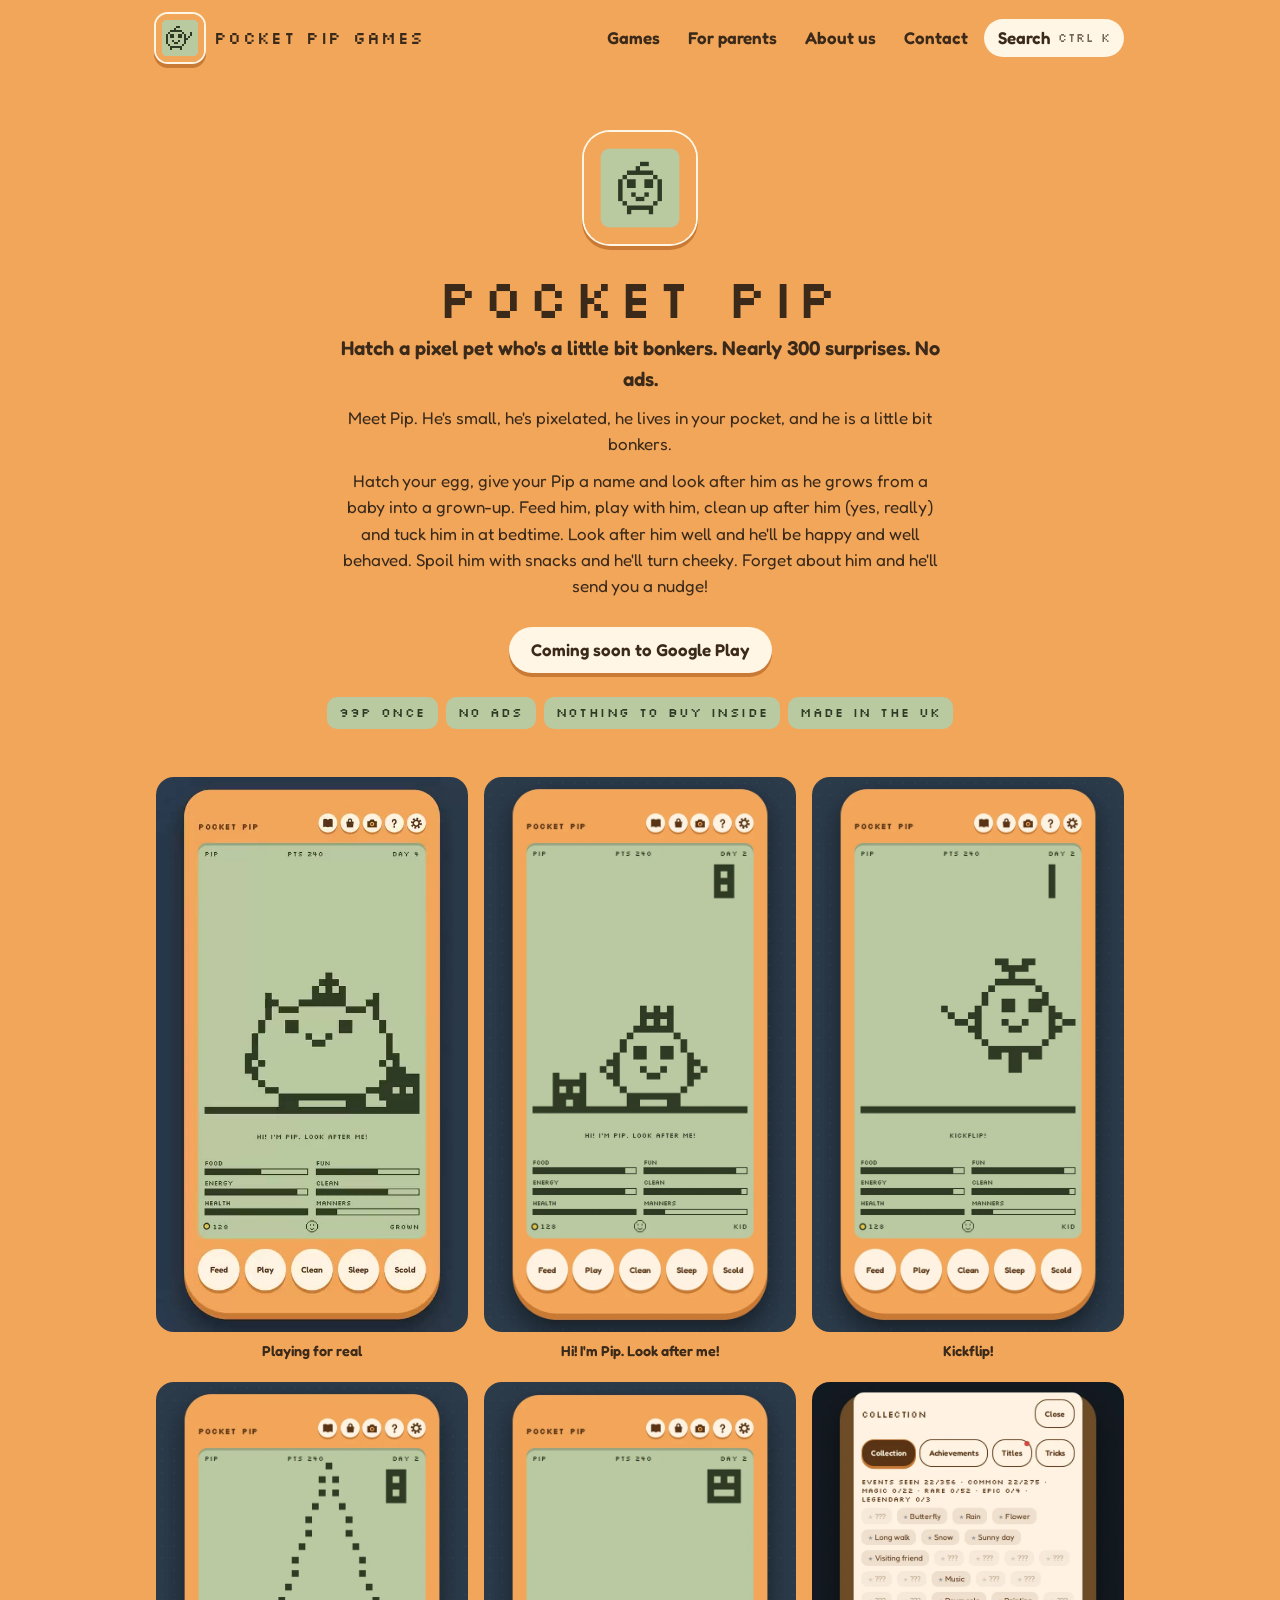
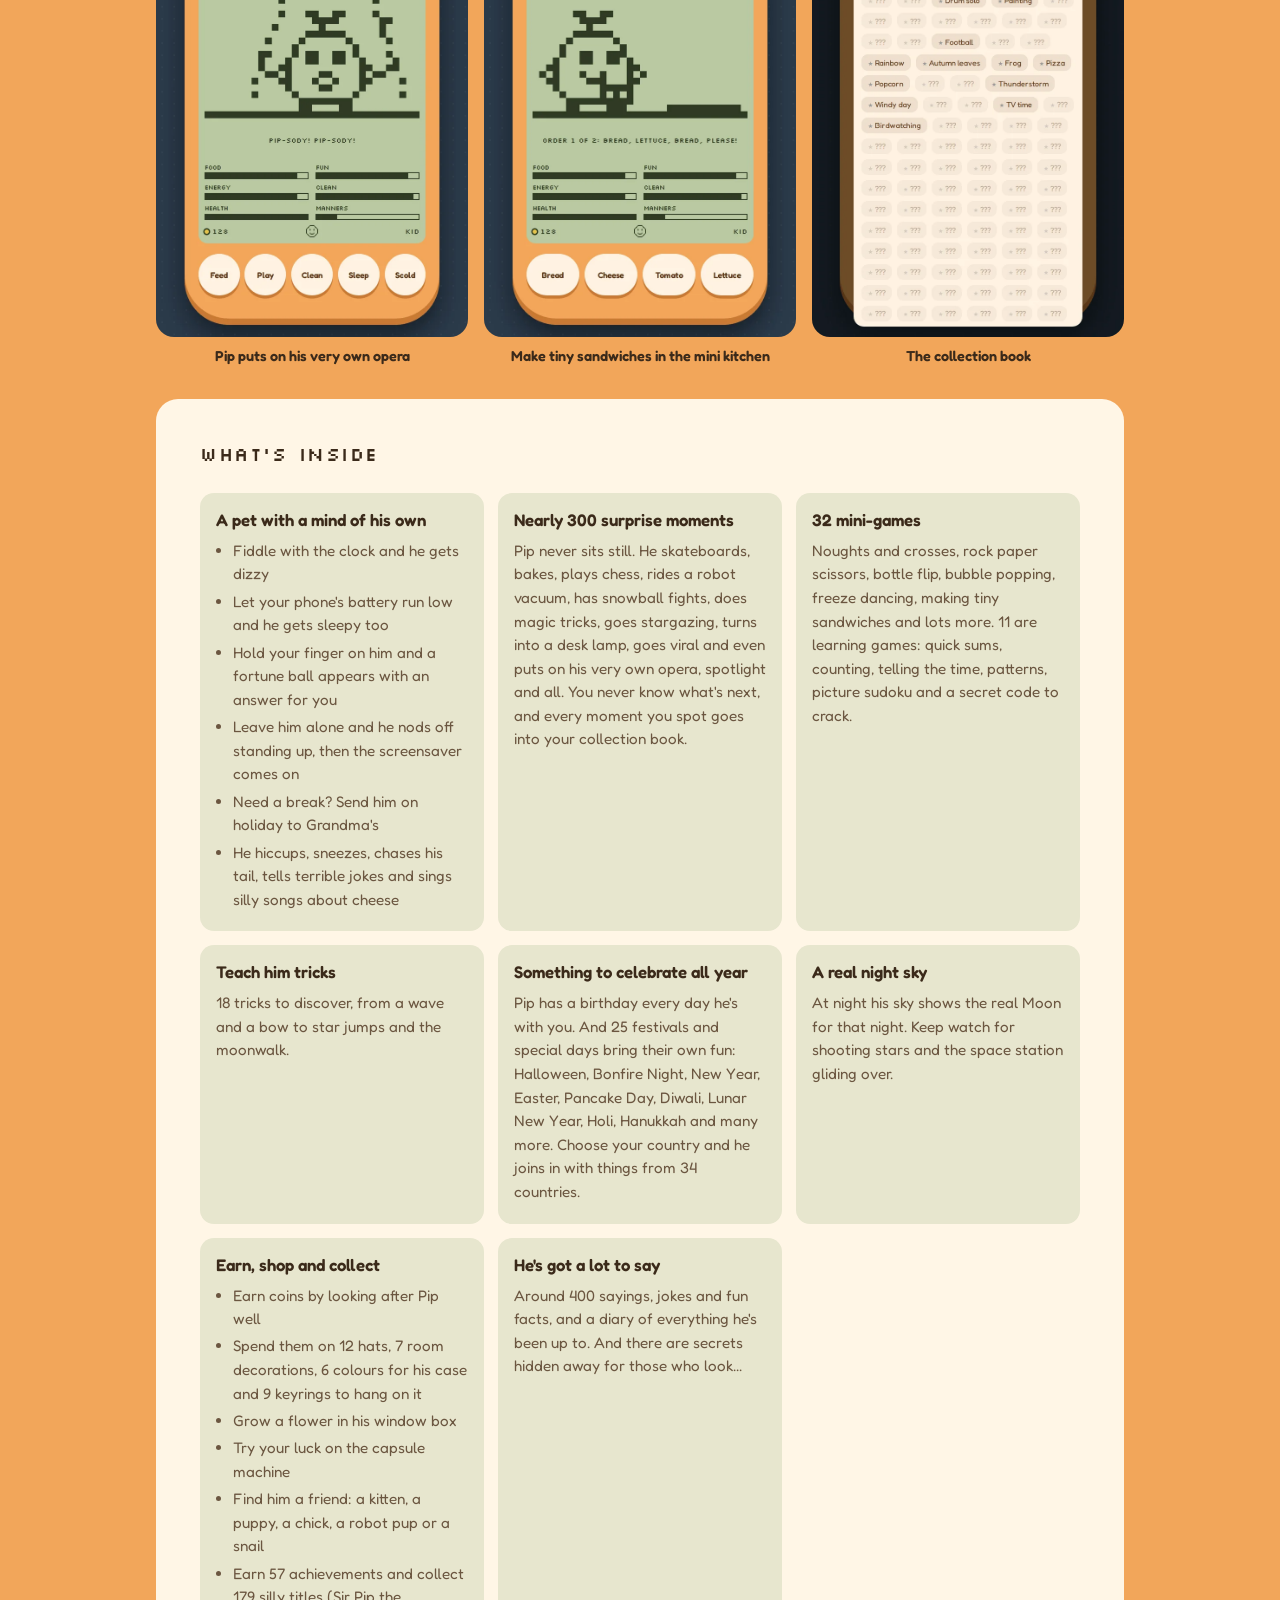
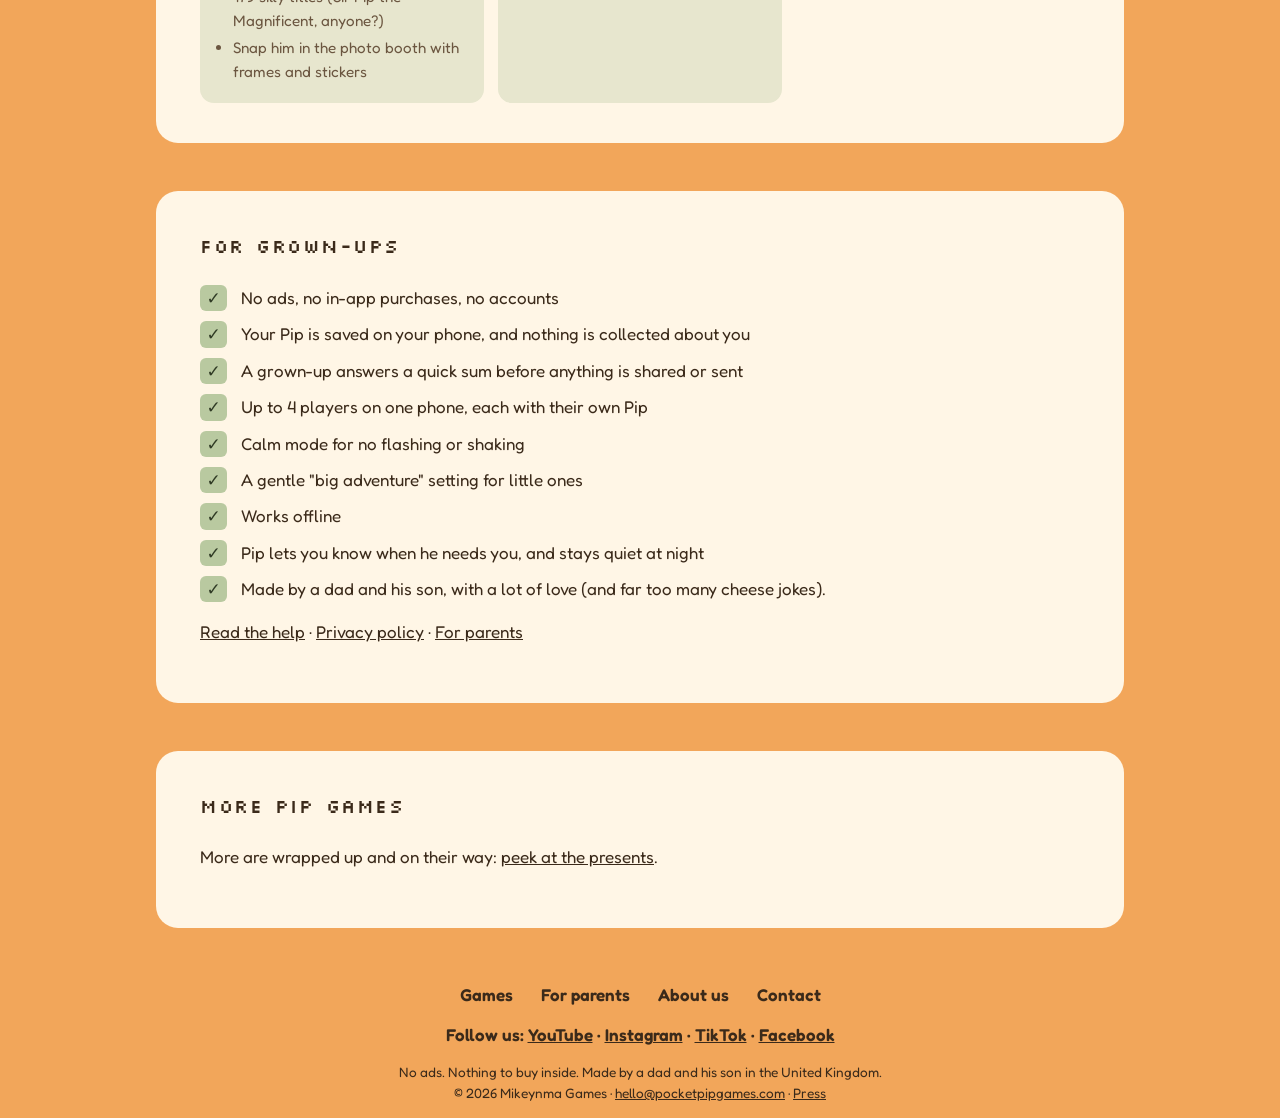
==== commit 280f9b9e: "The Pocket Pip Games site: a homepage with a game of the day and Pip's fact of the day, Pocket Pip's" ====
--- a/pocket-pip/index.html
+++ b/pocket-pip/index.html
@@ -12,11 +12,14 @@
 <meta property="og:url" content="https://pocketpipgames.com/pocket-pip/">
 <link rel="canonical" href="https://pocketpipgames.com/pocket-pip/">
 <meta property="og:image" content="https://pocketpipgames.com/pocket-pip/share.png">
+<meta property="og:image:width" content="1200">
+<meta property="og:image:height" content="630">
+<meta property="og:image:alt" content="Pocket Pip: Hatch a pixel pet who&#x27;s a little bit bonkers. Nearly 300 surprises. No ads.">
 <meta name="twitter:card" content="summary_large_image">
 
-<link rel="icon" href="/favicon.ico" sizes="any">
-<link rel="icon" href="/favicon-32.png" type="image/png">
-<link rel="apple-touch-icon" href="/apple-touch-icon.png">
+<link rel="icon" href="/pocket-pip/favicon.ico" sizes="any">
+<link rel="icon" href="/pocket-pip/favicon-32.png" type="image/png">
+<link rel="apple-touch-icon" href="/pocket-pip/apple-touch-icon.png">
 <link rel="manifest" href="/site.webmanifest">
 <meta name="theme-color" content="#f2a65a">
 <link rel="preload" href="/fonts/silkscreen-latin.woff2" as="font" type="font/woff2" crossorigin>
@@ -39,17 +42,17 @@
   <ul class="facts px"><li>99p once</li><li>No ads</li><li>Nothing to buy inside</li><li>Made in the UK</li></ul>
 </header>
 <div class="shots">
+<figure><video src="/pocket-pip/gameplay.mp4" poster="/pocket-pip/gameplay.jpg" width="720" height="1280" autoplay muted loop playsinline preload="metadata" aria-label="A few seconds of the game being played"></video><figcaption>Playing for real</figcaption></figure>
 <figure><a href="/pocket-pip/shots/1-home.webp"><img src="/pocket-pip/shots/1-home.webp" width="720" height="1280" alt="Hi! I&#x27;m Pip. Look after me!" loading=lazy></a><figcaption>Hi! I&#x27;m Pip. Look after me!</figcaption></figure>
 <figure><a href="/pocket-pip/shots/2-skateboard.webp"><img src="/pocket-pip/shots/2-skateboard.webp" width="720" height="1280" alt="Kickflip!" loading=lazy></a><figcaption>Kickflip!</figcaption></figure>
 <figure><a href="/pocket-pip/shots/3-pipsody.webp"><img src="/pocket-pip/shots/3-pipsody.webp" width="720" height="1280" alt="Pip puts on his very own opera" loading=lazy></a><figcaption>Pip puts on his very own opera</figcaption></figure>
 <figure><a href="/pocket-pip/shots/4-mini-kitchen.webp"><img src="/pocket-pip/shots/4-mini-kitchen.webp" width="720" height="1280" alt="Make tiny sandwiches in the mini kitchen" loading=lazy></a><figcaption>Make tiny sandwiches in the mini kitchen</figcaption></figure>
 <figure><a href="/pocket-pip/shots/5-book.webp"><img src="/pocket-pip/shots/5-book.webp" width="720" height="1280" alt="The collection book" loading=lazy></a><figcaption>The collection book</figcaption></figure>
-<figure><a href="/pocket-pip/shots/6-night.webp"><img src="/pocket-pip/shots/6-night.webp" width="720" height="1280" alt="Night night, under the real Moon" loading=lazy></a><figcaption>Night night, under the real Moon</figcaption></figure>
 </div>
 <section>
   <h2 class="px">What's inside</h2>
   <div class="grid">
-<div><h3>A pet with a mind of his own</h3><ul><li>Turn your phone upside down and he hangs on for dear life</li><li>Fiddle with the clock and he gets dizzy</li><li>Feed him one snack too many and he starts turning violet...</li><li>Let your phone&#x27;s battery run low and he gets sleepy too</li><li>Hold your finger on him and a fortune ball appears with an answer for you</li><li>Leave him alone and he nods off standing up, then the screensaver comes on</li><li>Need a break? Send him on holiday to Grandma&#x27;s</li><li>He hiccups, sneezes, chases his tail, tells terrible jokes and sings silly songs about cheese</li></ul></div>
+<div><h3>A pet with a mind of his own</h3><ul><li>Fiddle with the clock and he gets dizzy</li><li>Let your phone&#x27;s battery run low and he gets sleepy too</li><li>Hold your finger on him and a fortune ball appears with an answer for you</li><li>Leave him alone and he nods off standing up, then the screensaver comes on</li><li>Need a break? Send him on holiday to Grandma&#x27;s</li><li>He hiccups, sneezes, chases his tail, tells terrible jokes and sings silly songs about cheese</li></ul></div>
 <div><h3>Nearly 300 surprise moments</h3><p>Pip never sits still. He skateboards, bakes, plays chess, rides a robot vacuum, has snowball fights, does magic tricks, goes stargazing, turns into a desk lamp, goes viral and even puts on his very own opera, spotlight and all. You never know what&#x27;s next, and every moment you spot goes into your collection book.</p></div>
 <div><h3>32 mini-games</h3><p>Noughts and crosses, rock paper scissors, bottle flip, bubble popping, freeze dancing, making tiny sandwiches and lots more. 11 are learning games: quick sums, counting, telling the time, patterns, picture sudoku and a secret code to crack.</p></div>
 <div><h3>Teach him tricks</h3><p>18 tricks to discover, from a wave and a bow to star jumps and the moonwalk.</p></div>
@@ -66,8 +69,7 @@
 </section>
 <section>
   <h2 class="px">More Pip games</h2>
-  <div class="games small-cards">
-<p>More are wrapped up and on their way: <a href="/#soon">peek at the presents</a>.</p>  </div>
+  <p>More are wrapped up and on their way: <a href="/#soon">peek at the presents</a>.</p>
 </section>
 </main>
 <footer class="wrap">
--- a/site.css
+++ b/site.css
@@ -47,7 +47,7 @@
 .shots figure{margin:0}
 .shots a{display:block;cursor:zoom-in;border-radius:18px}
 .shots a:focus-visible{outline:3px solid var(--ink);outline-offset:3px}
-.shots img{width:100%;height:auto;border-radius:18px;display:block}
+.shots img,.shots video{width:100%;height:auto;border-radius:18px;display:block}
 .shots figcaption{text-align:center;font-size:.9rem;font-weight:600;margin-top:8px}
 @media (max-width:700px){.shots{grid-template-columns:none;grid-auto-flow:column;grid-auto-columns:62%;overflow-x:auto;scroll-snap-type:x mandatory;padding-bottom:8px}.shots figure{scroll-snap-align:center}}
 
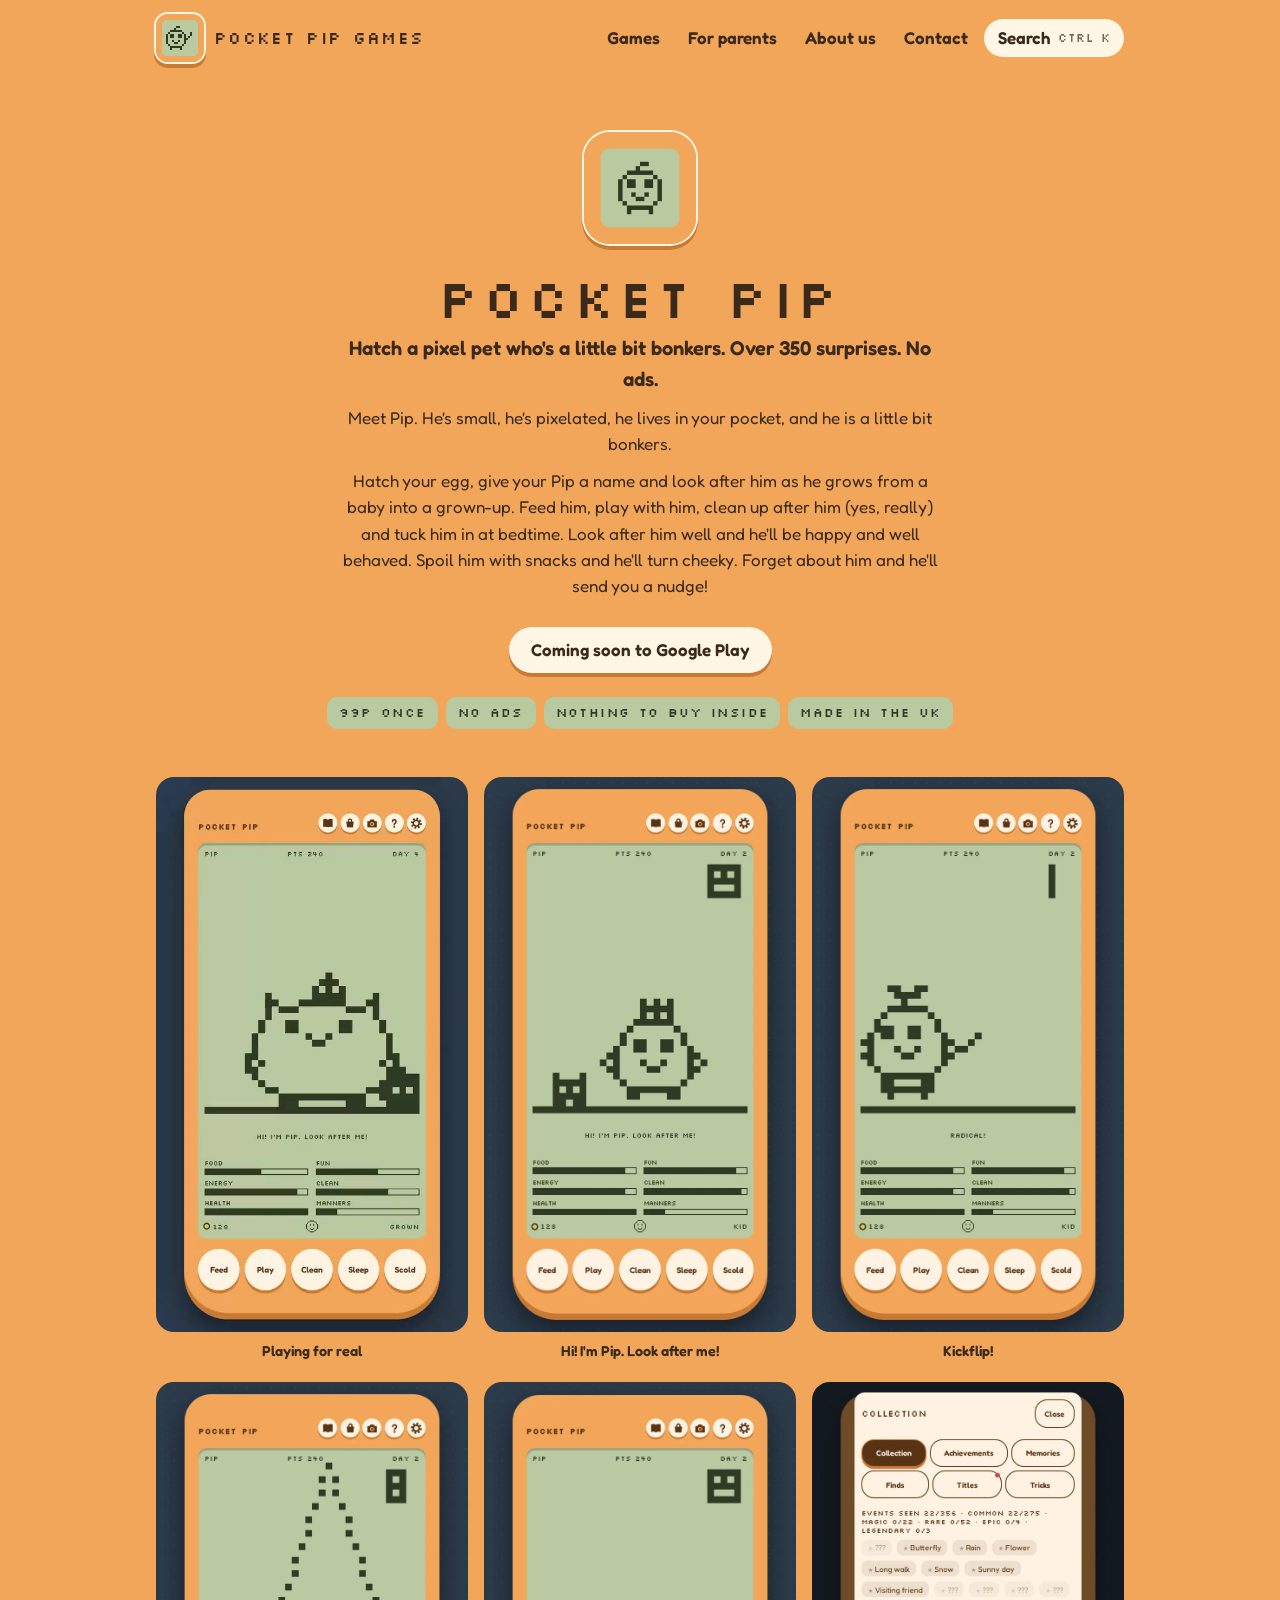
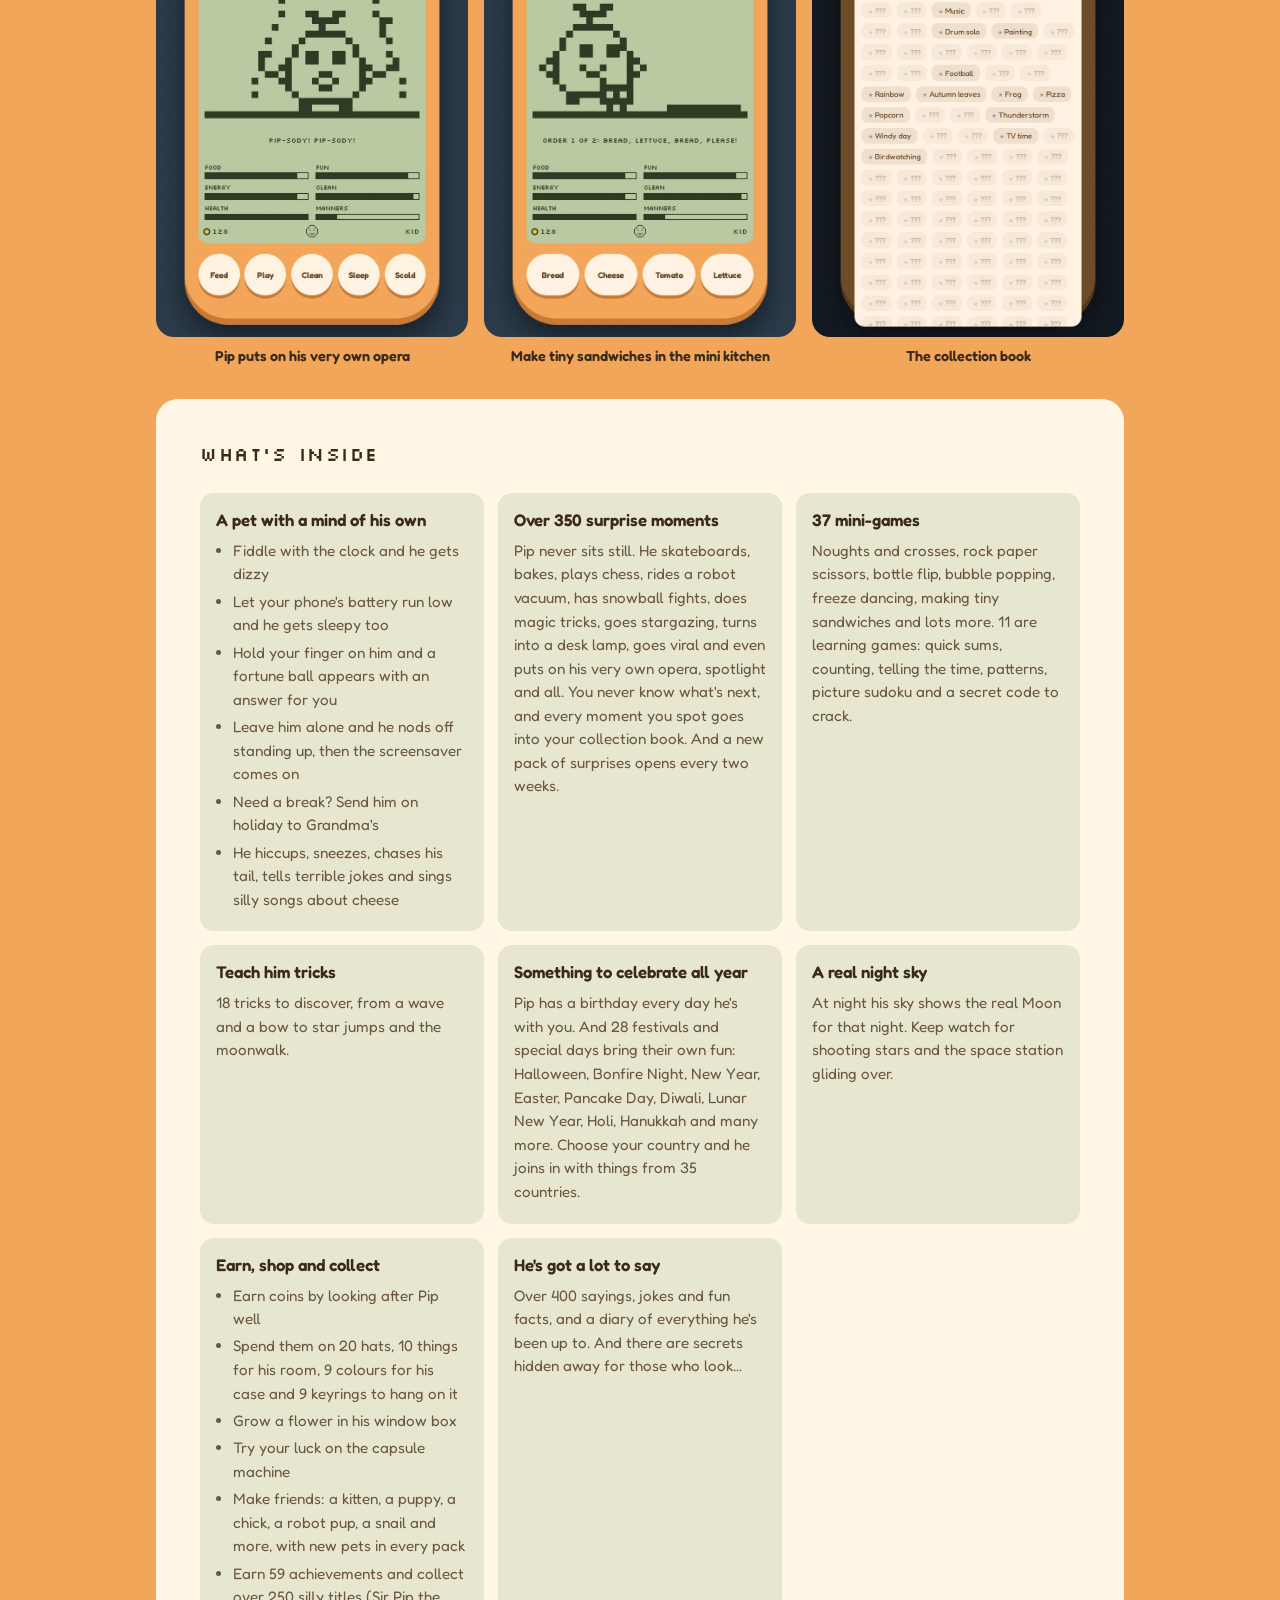
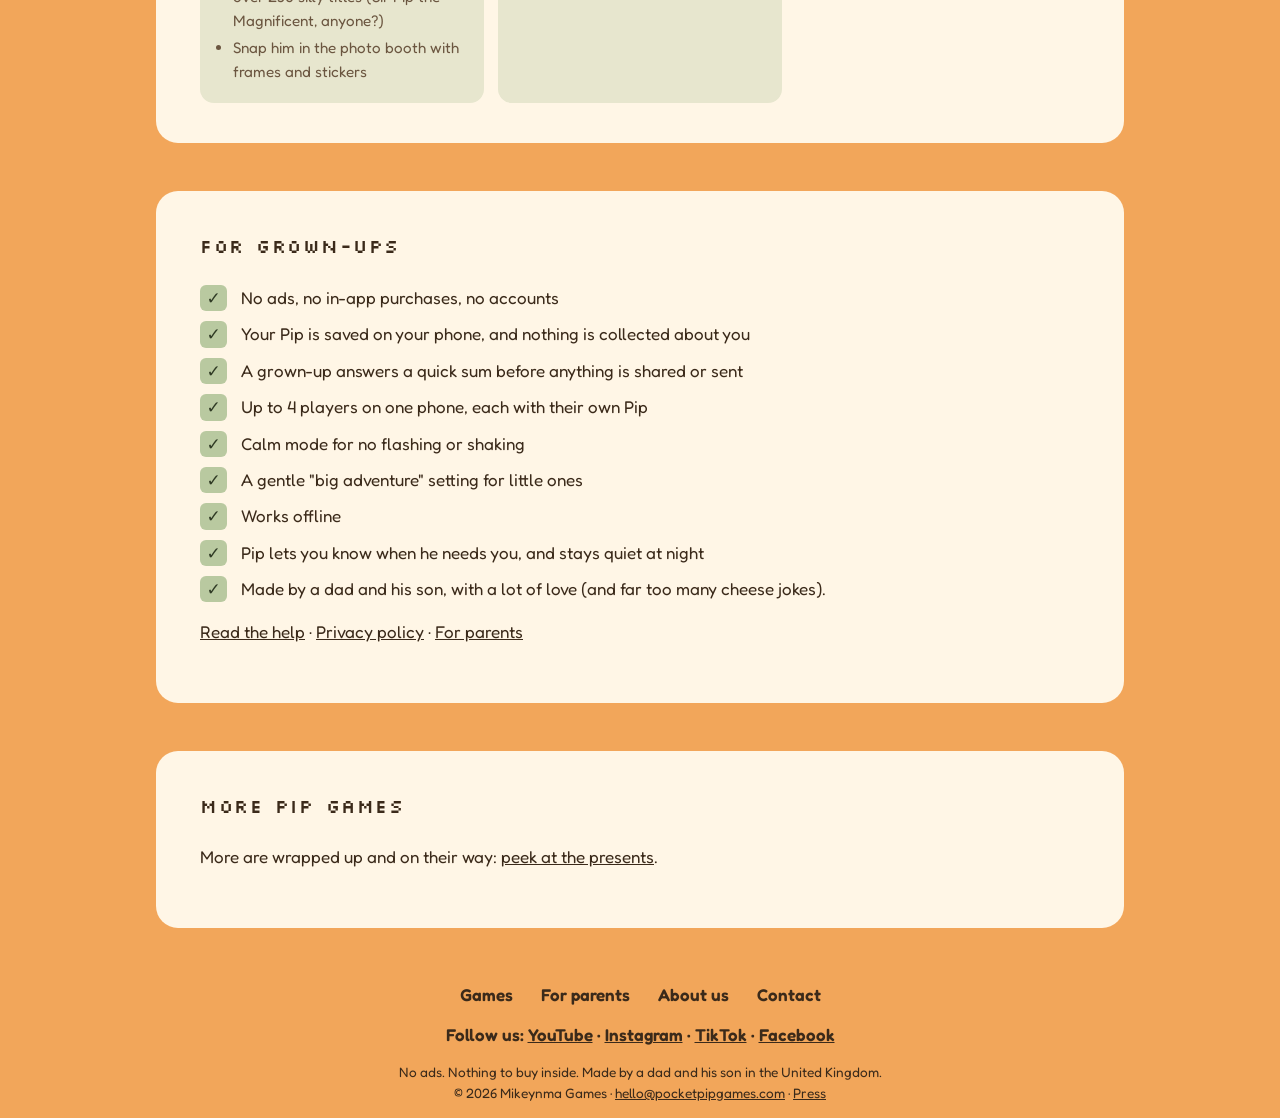
==== commit bc5828b1: "Site: Pocket Pip's new store text (over 350 surprises) and the remade screenshots and share pictures" ====
--- a/pocket-pip/index.html
+++ b/pocket-pip/index.html
@@ -4,9 +4,9 @@
 <meta charset="utf-8">
 <meta name="viewport" content="width=device-width,initial-scale=1">
 <title>Pocket Pip: virtual pet game for kids, no ads</title>
-<meta name="description" content="Hatch a pixel pet who&#x27;s a little bit bonkers. Nearly 300 surprises. No ads.">
+<meta name="description" content="Hatch a pixel pet who&#x27;s a little bit bonkers. Over 350 surprises. No ads.">
 <meta property="og:title" content="Pocket Pip: virtual pet game for kids, no ads">
-<meta property="og:description" content="Hatch a pixel pet who&#x27;s a little bit bonkers. Nearly 300 surprises. No ads.">
+<meta property="og:description" content="Hatch a pixel pet who&#x27;s a little bit bonkers. Over 350 surprises. No ads.">
 <meta property="og:type" content="website">
 <meta property="og:site_name" content="Pocket Pip Games">
 <meta property="og:url" content="https://pocketpipgames.com/pocket-pip/">
@@ -14,7 +14,7 @@
 <meta property="og:image" content="https://pocketpipgames.com/pocket-pip/share.png">
 <meta property="og:image:width" content="1200">
 <meta property="og:image:height" content="630">
-<meta property="og:image:alt" content="Pocket Pip: Hatch a pixel pet who&#x27;s a little bit bonkers. Nearly 300 surprises. No ads.">
+<meta property="og:image:alt" content="Pocket Pip: Hatch a pixel pet who&#x27;s a little bit bonkers. Over 350 surprises. No ads.">
 <meta name="twitter:card" content="summary_large_image">
 
 <link rel="icon" href="/pocket-pip/favicon.ico" sizes="any">
@@ -25,7 +25,7 @@
 <link rel="preload" href="/fonts/silkscreen-latin.woff2" as="font" type="font/woff2" crossorigin>
 <link rel="preload" href="/fonts/fredoka-latin.woff2" as="font" type="font/woff2" crossorigin>
 <link rel="stylesheet" href="/site.css">
-<script type="application/ld+json">{"@context": "https://schema.org", "@type": ["VideoGame", "MobileApplication"], "name": "Pocket Pip", "description": "Hatch a pixel pet who's a little bit bonkers. Nearly 300 surprises. No ads.", "url": "https://pocketpipgames.com/pocket-pip/", "image": "https://pocketpipgames.com/pocket-pip/share.png", "genre": "virtual pet game", "gamePlatform": "Android", "operatingSystem": "Android 7.0 or newer", "applicationCategory": "GameApplication", "inLanguage": "en-GB", "isFamilyFriendly": true, "audience": {"@type": "PeopleAudience", "suggestedMinAge": 6}, "author": {"@type": "Organization", "name": "Pocket Pip Games", "url": "https://pocketpipgames.com"}, "screenshot": ["https://pocketpipgames.com/pocket-pip/shots/1-home.webp", "https://pocketpipgames.com/pocket-pip/shots/2-skateboard.webp", "https://pocketpipgames.com/pocket-pip/shots/3-pipsody.webp", "https://pocketpipgames.com/pocket-pip/shots/4-mini-kitchen.webp", "https://pocketpipgames.com/pocket-pip/shots/5-book.webp", "https://pocketpipgames.com/pocket-pip/shots/6-night.webp"]}</script>
+<script type="application/ld+json">{"@context": "https://schema.org", "@type": ["VideoGame", "MobileApplication"], "name": "Pocket Pip", "description": "Hatch a pixel pet who's a little bit bonkers. Over 350 surprises. No ads.", "url": "https://pocketpipgames.com/pocket-pip/", "image": "https://pocketpipgames.com/pocket-pip/share.png", "genre": "virtual pet game", "gamePlatform": "Android", "operatingSystem": "Android 7.0 or newer", "applicationCategory": "GameApplication", "inLanguage": "en-GB", "isFamilyFriendly": true, "audience": {"@type": "PeopleAudience", "suggestedMinAge": 6}, "author": {"@type": "Organization", "name": "Pocket Pip Games", "url": "https://pocketpipgames.com"}, "screenshot": ["https://pocketpipgames.com/pocket-pip/shots/1-home.webp", "https://pocketpipgames.com/pocket-pip/shots/2-skateboard.webp", "https://pocketpipgames.com/pocket-pip/shots/3-pipsody.webp", "https://pocketpipgames.com/pocket-pip/shots/4-mini-kitchen.webp", "https://pocketpipgames.com/pocket-pip/shots/5-book.webp", "https://pocketpipgames.com/pocket-pip/shots/6-night.webp"]}</script>
 </head>
 <body>
 <header class="top"><div class="wrap">
@@ -36,7 +36,7 @@
 <header class="hero">
   <img class="icon" src="/pocket-pip/icon.png" alt="" width="112" height="112">
   <h1 class="px">Pocket Pip</h1>
-  <p class="tag">Hatch a pixel pet who&#x27;s a little bit bonkers. Nearly 300 surprises. No ads.</p>
+  <p class="tag">Hatch a pixel pet who&#x27;s a little bit bonkers. Over 350 surprises. No ads.</p>
   <p class="sub">Meet Pip. He&#x27;s small, he&#x27;s pixelated, he lives in your pocket, and he is a little bit bonkers.</p><p class="sub">Hatch your egg, give your Pip a name and look after him as he grows from a baby into a grown-up. Feed him, play with him, clean up after him (yes, really) and tuck him in at bedtime. Look after him well and he&#x27;ll be happy and well behaved. Spoil him with snacks and he&#x27;ll turn cheeky. Forget about him and he&#x27;ll send you a nudge!</p>
   <span class="soon">Coming soon to Google Play</span>
   <ul class="facts px"><li>99p once</li><li>No ads</li><li>Nothing to buy inside</li><li>Made in the UK</li></ul>
@@ -53,13 +53,13 @@
   <h2 class="px">What's inside</h2>
   <div class="grid">
 <div><h3>A pet with a mind of his own</h3><ul><li>Fiddle with the clock and he gets dizzy</li><li>Let your phone&#x27;s battery run low and he gets sleepy too</li><li>Hold your finger on him and a fortune ball appears with an answer for you</li><li>Leave him alone and he nods off standing up, then the screensaver comes on</li><li>Need a break? Send him on holiday to Grandma&#x27;s</li><li>He hiccups, sneezes, chases his tail, tells terrible jokes and sings silly songs about cheese</li></ul></div>
-<div><h3>Nearly 300 surprise moments</h3><p>Pip never sits still. He skateboards, bakes, plays chess, rides a robot vacuum, has snowball fights, does magic tricks, goes stargazing, turns into a desk lamp, goes viral and even puts on his very own opera, spotlight and all. You never know what&#x27;s next, and every moment you spot goes into your collection book.</p></div>
-<div><h3>32 mini-games</h3><p>Noughts and crosses, rock paper scissors, bottle flip, bubble popping, freeze dancing, making tiny sandwiches and lots more. 11 are learning games: quick sums, counting, telling the time, patterns, picture sudoku and a secret code to crack.</p></div>
+<div><h3>Over 350 surprise moments</h3><p>Pip never sits still. He skateboards, bakes, plays chess, rides a robot vacuum, has snowball fights, does magic tricks, goes stargazing, turns into a desk lamp, goes viral and even puts on his very own opera, spotlight and all. You never know what&#x27;s next, and every moment you spot goes into your collection book. And a new pack of surprises opens every two weeks.</p></div>
+<div><h3>37 mini-games</h3><p>Noughts and crosses, rock paper scissors, bottle flip, bubble popping, freeze dancing, making tiny sandwiches and lots more. 11 are learning games: quick sums, counting, telling the time, patterns, picture sudoku and a secret code to crack.</p></div>
 <div><h3>Teach him tricks</h3><p>18 tricks to discover, from a wave and a bow to star jumps and the moonwalk.</p></div>
-<div><h3>Something to celebrate all year</h3><p>Pip has a birthday every day he&#x27;s with you. And 25 festivals and special days bring their own fun: Halloween, Bonfire Night, New Year, Easter, Pancake Day, Diwali, Lunar New Year, Holi, Hanukkah and many more. Choose your country and he joins in with things from 34 countries.</p></div>
+<div><h3>Something to celebrate all year</h3><p>Pip has a birthday every day he&#x27;s with you. And 28 festivals and special days bring their own fun: Halloween, Bonfire Night, New Year, Easter, Pancake Day, Diwali, Lunar New Year, Holi, Hanukkah and many more. Choose your country and he joins in with things from 35 countries.</p></div>
 <div><h3>A real night sky</h3><p>At night his sky shows the real Moon for that night. Keep watch for shooting stars and the space station gliding over.</p></div>
-<div><h3>Earn, shop and collect</h3><ul><li>Earn coins by looking after Pip well</li><li>Spend them on 12 hats, 7 room decorations, 6 colours for his case and 9 keyrings to hang on it</li><li>Grow a flower in his window box</li><li>Try your luck on the capsule machine</li><li>Find him a friend: a kitten, a puppy, a chick, a robot pup or a snail</li><li>Earn 57 achievements and collect 179 silly titles (Sir Pip the Magnificent, anyone?)</li><li>Snap him in the photo booth with frames and stickers</li></ul></div>
-<div><h3>He&#x27;s got a lot to say</h3><p>Around 400 sayings, jokes and fun facts, and a diary of everything he&#x27;s been up to. And there are secrets hidden away for those who look...</p></div>
+<div><h3>Earn, shop and collect</h3><ul><li>Earn coins by looking after Pip well</li><li>Spend them on 20 hats, 10 things for his room, 9 colours for his case and 9 keyrings to hang on it</li><li>Grow a flower in his window box</li><li>Try your luck on the capsule machine</li><li>Make friends: a kitten, a puppy, a chick, a robot pup, a snail and more, with new pets in every pack</li><li>Earn 59 achievements and collect over 250 silly titles (Sir Pip the Magnificent, anyone?)</li><li>Snap him in the photo booth with frames and stickers</li></ul></div>
+<div><h3>He&#x27;s got a lot to say</h3><p>Over 400 sayings, jokes and fun facts, and a diary of everything he&#x27;s been up to. And there are secrets hidden away for those who look...</p></div>
   </div>
 </section>
 <section>
